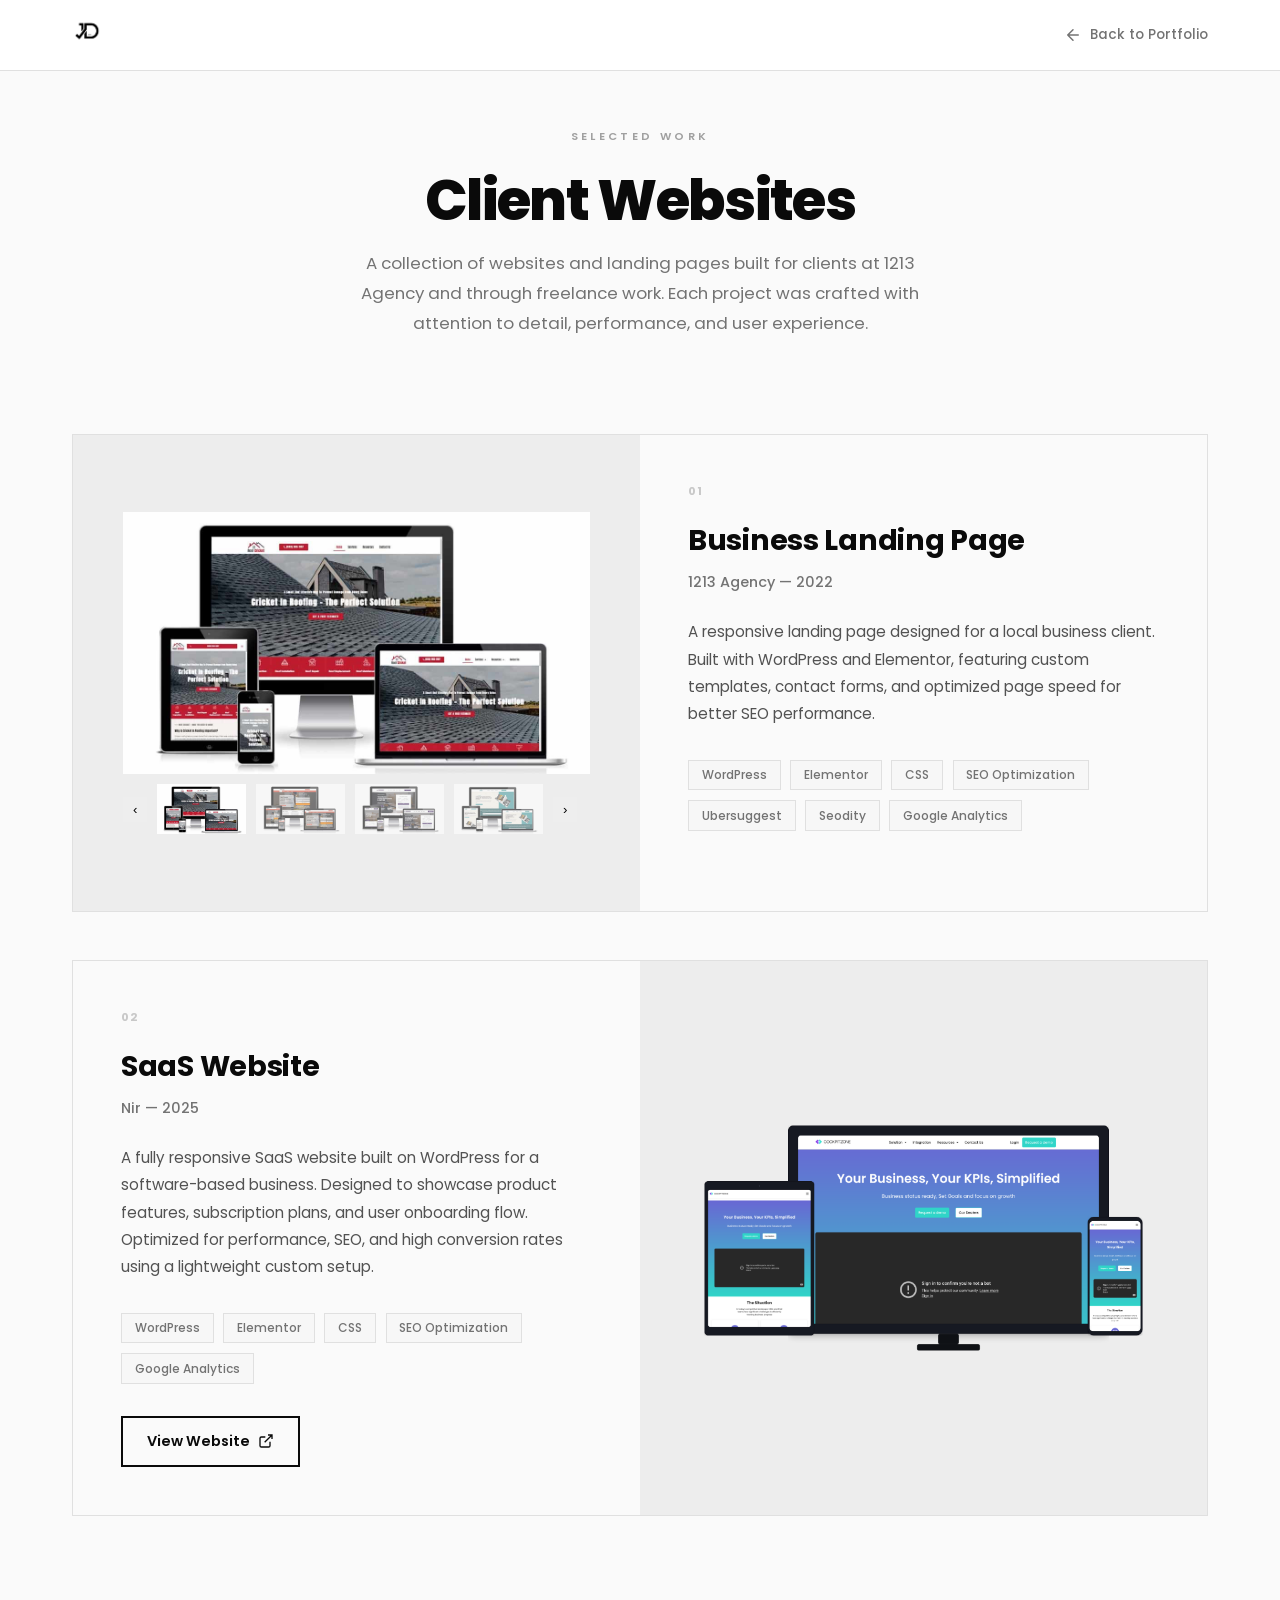
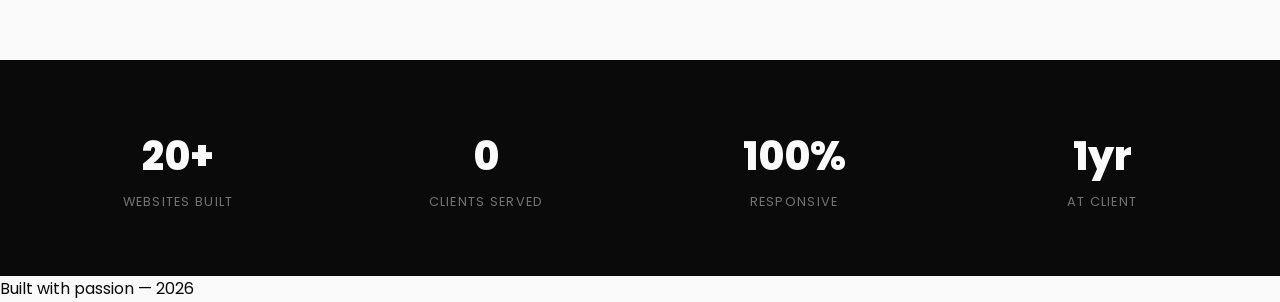
==== client-websites.html @ 2bf2dcb6 "5620261133AM" ====
<!DOCTYPE html>
<html lang="en">
<head>
    <meta charset="UTF-8">
    <meta name="viewport" content="width=device-width, initial-scale=1.0">
    <title>Client Websites — Portfolio</title>
    <link href="https://fonts.googleapis.com/css2?family=Poppins:wght@300;400;500;600;700;800;900&display=swap" rel="stylesheet">

    <link rel="stylesheet" href="assets/css/cw.css">
    <link rel="stylesheet" href="assets/css/carousel.css">
    <link rel="icon" type="image/png" href="assets/images/favicon.png">
</head>
<body>
    <nav class="top-nav">
        <div class="nav-container">
            <div class="nav-logo">
                <a href="./">
                    <img src="assets/images/logo.png" alt="JD Logo">
                </a>
            </div>
            <a href="./#projects" class="nav-back">
                <svg viewBox="0 0 24 24"><path d="M19 12H5M12 19l-7-7 7-7"/></svg>
                Back to Portfolio
            </a>
        </div>
    </nav>

    <header class="page-header">
        <div class="page-label">Selected Work</div>
        <h1 class="page-title">Client Websites</h1>
        <p class="page-desc">
            A collection of websites and landing pages built for clients at 1213 Agency 
            and through freelance work. Each project was crafted with attention to detail, 
            performance, and user experience.
        </p>
    </header>

    <section class="projects-showcase">
        <!-- Project 1 -->
        <div class="project-showcase-item">
            <div class="project-image">
                <div class="project-image-placeholder">
                    <!-- <svg viewBox="0 0 24 24"><rect x="3" y="3" width="18" height="18" rx="2"/><path d="M3 9h18M9 21V9"/></svg>
                    <span>Website Preview</span> -->
                    <!-- CAROUSEL START -->
                    <div class="project-carousel">
                        <div class="image-display">
                            <div class="screen"></div>
                        </div>

                        <div class="thumbnail-carousel">
                            <button class="carousel__btn prev">‹</button>

                            <ul class="carousel__slider">
                                <li class="carousel__slide">
                                    <img src="assets/images/web1.jpg">
                                </li>
                                <li class="carousel__slide">
                                    <img src="assets/images/web2.jpg">
                                </li>
                                <li class="carousel__slide">
                                    <img src="assets/images/web3.jpg">
                                </li>
                                <li class="carousel__slide">
                                    <img src="assets/images/web4.jpg">
                                </li>
                            </ul>

                            <button class="carousel__btn next">›</button>
                        </div>
                    </div>
                    <!-- CAROUSEL END -->
                </div>
            </div>
            <div class="project-info">
                <div class="project-info-num">01</div>
                <h2 class="project-info-title">Business Landing Page</h2>
                <div class="project-info-client">1213 Agency — 2022</div>
                <p class="project-info-desc">
                    A responsive landing page designed for a local business client. 
                    Built with WordPress and Elementor, featuring custom templates, 
                    contact forms, and optimized page speed for better SEO performance.
                </p>
                <div class="project-info-tech">
                    <span class="tech-tag">WordPress</span>
                    <span class="tech-tag">Elementor</span>
                    <span class="tech-tag">CSS</span>
                    <span class="tech-tag">SEO Optimization</span>
                    <span class="tech-tag">Ubersuggest</span>
                    <span class="tech-tag">Seodity</span>
                    <span class="tech-tag">Google Analytics</span>
                </div>
                <!-- <a href="#" class="project-info-link">
                    View Live
                    <svg viewBox="0 0 24 24"><path d="M18 13v6a2 2 0 0 1-2 2H5a2 2 0 0 1-2-2V8a2 2 0 0 1 2-2h6M15 3h6v6M10 14L21 3"/></svg>
                </a> -->
            </div>
        </div>

        <!-- Project 2 -->
        <!-- <div class="project-showcase-item">
            <div class="project-image">
                <div class="project-image-placeholder">
                    <svg viewBox="0 0 24 24"><rect x="3" y="3" width="18" height="18" rx="2"/><path d="M3 9h18M9 21V9"/></svg>
                    <span>Website Preview</span>
                </div>
            </div>
            <div class="project-info">
                <div class="project-info-num">02</div>
                <h2 class="project-info-title">E-Commerce Store</h2>
                <div class="project-info-client">Freelance — 2022</div>
                <p class="project-info-desc">
                    A WooCommerce-powered online store with custom product pages, 
                    shopping cart integration, and payment gateway setup. 
                    Fully responsive design with mobile-first approach.
                </p>
                <div class="project-info-tech">
                    <span class="tech-tag">WordPress</span>
                    <span class="tech-tag">WooCommerce</span>
                    <span class="tech-tag">PHP</span>
                    <span class="tech-tag">Responsive</span>
                </div>
                <a href="#" class="project-info-link">
                    View Live
                    <svg viewBox="0 0 24 24"><path d="M18 13v6a2 2 0 0 1-2 2H5a2 2 0 0 1-2-2V8a2 2 0 0 1 2-2h6M15 3h6v6M10 14L21 3"/></svg>
                </a>
            </div>
        </div> -->

        <!-- Project 3 -->
        <!-- <div class="project-showcase-item">
            <div class="project-image">
                <div class="project-image-placeholder">
                    <svg viewBox="0 0 24 24"><rect x="3" y="3" width="18" height="18" rx="2"/><path d="M3 9h18M9 21V9"/></svg>
                    <span>Website Preview</span>
                </div>
            </div>
            <div class="project-info">
                <div class="project-info-num">03</div>
                <h2 class="project-info-title">Portfolio Website</h2>
                <div class="project-info-client">1213 Agency — 2022</div>
                <p class="project-info-desc">
                    A creative portfolio website for a design agency client. 
                    Features custom animations, gallery showcase, and blog integration. 
                    Built with performance optimization and clean code structure.
                </p>
                <div class="project-info-tech">
                    <span class="tech-tag">WordPress</span>
                    <span class="tech-tag">Elementor</span>
                    <span class="tech-tag">JavaScript</span>
                    <span class="tech-tag">Gallery</span>
                </div>
                <a href="#" class="project-info-link">
                    View Live
                    <svg viewBox="0 0 24 24"><path d="M18 13v6a2 2 0 0 1-2 2H5a2 2 0 0 1-2-2V8a2 2 0 0 1 2-2h6M15 3h6v6M10 14L21 3"/></svg>
                </a>
            </div>
        </div> -->
        <!-- Project 4 -->
        <div class="project-showcase-item">
            <div class="project-image">
                <div class="project-image-placeholder">
                    <img src="assets/images/cockpitzone saas.png" alt="cockpitzone" style="width: 80%; height: auto;">
                </div>
            </div>

            <div class="project-info">
                <div class="project-info-num">02</div>

                <h2 class="project-info-title">SaaS Website</h2>

                <div class="project-info-client">Nir — 2025</div>

                <p class="project-info-desc">
                    A fully responsive SaaS website built on WordPress for a software-based business.
                    Designed to showcase product features, subscription plans, and user onboarding flow.
                    Optimized for performance, SEO, and high conversion rates using a lightweight custom setup.
                </p>

                <div class="project-info-tech">
                    <span class="tech-tag">WordPress</span>
                    <span class="tech-tag">Elementor</span>
                    <span class="tech-tag">CSS</span>
                    <span class="tech-tag">SEO Optimization</span> 
                    <span class="tech-tag">Google Analytics</span>
                </div>

                <a href="https://cockpitzone.com/" class="project-info-link" target="_blank" rel="noopener noreferrer">
                    View Website
                    <svg viewBox="0 0 24 24">
                        <path d="M18 13v6a2 2 0 0 1-2 2H5a2 2 0 0 1-2-2V8a2 2 0 0 1 2-2h6M15 3h6v6M10 14L21 3"/>
                    </svg>
                </a>
            </div>
        </div>
    </section>

    <section class="stats-bar">
        <div class="stats-container">
            <div class="stat-item">
                <div class="stat-item-num">20+</div>
                <div class="stat-item-label">Websites Built</div>
            </div>
            <div class="stat-item">
                <div class="stat-item-num">0</div>
                <div class="stat-item-label">Clients Served</div>
            </div>
            <div class="stat-item">
                <div class="stat-item-num">100%</div>
                <div class="stat-item-label">Responsive</div>
            </div>
            <div class="stat-item">
                <div class="stat-item-num">1yr</div>
                <div class="stat-item-label">At Client</div>
            </div>
        </div>
    </section>

    <footer>
        <p>Built with passion — 2026</p>
    </footer>

    <script src="assets/js/carousel.js"></script>
  
</body>
</html>
---- assets/css/cw.css ----
* {
    margin: 0;
    padding: 0;
    box-sizing: border-box;
}

:root {
    --black: #0a0a0a;
    --white: #fafafa;
    --gray-50: #f7f7f7;
    --gray-100: #ededed;
    --gray-200: #e0e0e0;
    --gray-300: #c8c8c8;
    --gray-400: #a0a0a0;
    --gray-500: #737373;
    --gray-600: #525252;
    --gray-700: #383838;
    --gray-800: #1f1f1f;
    --gray-900: #111111;
}

html {
    scroll-behavior: smooth;
}

body {
    font-family: 'Poppins', sans-serif;
    background-color: var(--white);
    color: var(--black);
    line-height: 1.6;
    overflow-x: hidden;
}

::selection {
    background: var(--black);
    color: var(--white);
}

::-webkit-scrollbar {
    width: 6px;
}
::-webkit-scrollbar-track {
    background: var(--gray-100);
}
::-webkit-scrollbar-thumb {
    background: var(--black);
}

/* Navigation */
.top-nav {
    position: fixed;
    top: 0;
    left: 0;
    right: 0;
    background: rgba(255, 255, 255, 0.95);
    backdrop-filter: blur(10px);
    border-bottom: 1px solid var(--gray-200);
    z-index: 1000;
    padding: 1rem 0;
}

.nav-container {
    max-width: 1200px;
    margin: 0 auto;
    padding: 0 2rem;
    display: flex;
    justify-content: space-between;
    align-items: center;
}

.nav-logo {
    display: flex;
    justify-content: center;
    align-items: center;
}

.nav-logo img {
    width: 30px;
    height: auto; 
}

.nav-back {
    display: flex;
    align-items: center;
    gap: 0.5rem;
    text-decoration: none;
    color: var(--gray-500);
    font-size: 0.85rem;
    font-weight: 500;
    transition: color 0.3s ease;
}

.nav-back:hover {
    color: var(--black);
}

.nav-back svg {
    width: 18px;
    height: 18px;
    stroke: currentColor;
    fill: none;
    stroke-width: 2;
    stroke-linecap: round;
    stroke-linejoin: round;
}

/* Header */
.page-header {
    padding: 8rem 2rem 4rem;
    max-width: 1200px;
    margin: 0 auto;
    text-align: center;
}

.page-label {
    font-size: 0.7rem;
    font-weight: 600;
    letter-spacing: 0.3em;
    text-transform: uppercase;
    color: var(--gray-400);
    margin-bottom: 1.5rem;
}

.page-title {
    font-size: clamp(2rem, 5vw, 3.5rem);
    font-weight: 800;
    line-height: 1.1;
    letter-spacing: -0.03em;
    margin-bottom: 1rem;
}

.page-desc {
    font-size: 1.05rem;
    color: var(--gray-500);
    max-width: 600px;
    margin: 0 auto;
    line-height: 1.8;
}

/* Projects Grid */
.projects-showcase {
    padding: 2rem 2rem 6rem;
    max-width: 1200px;
    margin: 0 auto;
}

.project-showcase-item {
    display: grid;
    grid-template-columns: 1fr 1fr;
    gap: 0;
    border: 1px solid var(--gray-200);
    margin-bottom: 3rem;
    transition: all 0.4s ease;
    background: var(--white);
}

.project-showcase-item:hover {
    border-color: var(--black);
    box-shadow: 0 20px 60px rgba(0, 0, 0, 0.08);
}

.project-showcase-item:nth-child(even) {
    direction: rtl;
}

.project-showcase-item:nth-child(even) > * {
    direction: ltr;
}

.project-image {
    background: var(--gray-100);
    min-height: 400px;
    display: flex;
    align-items: center;
    justify-content: center;
    position: relative;
    overflow: hidden;
}

.project-image-placeholder {
    width: 100%;
    height: 100%;
    display: flex;
    align-items: center;
    justify-content: center;
    flex-direction: column;
    gap: 1rem;
    color: var(--gray-400);
}

.project-image-placeholder svg {
    width: 48px;
    height: 48px;
    stroke: var(--gray-300);
    fill: none;
    stroke-width: 1.5;
}

.project-image-placeholder span {
    font-size: 0.8rem;
    letter-spacing: 0.1em;
    text-transform: uppercase;
}

.project-info {
    padding: 3rem;
    display: flex;
    flex-direction: column;
    justify-content: center;
}

.project-info-num {
    font-size: 0.7rem;
    font-weight: 700;
    color: var(--gray-300);
    letter-spacing: 0.1em;
    margin-bottom: 1rem;
}

.project-info-title {
    font-size: 1.8rem;
    font-weight: 700;
    margin-bottom: 0.5rem;
    letter-spacing: -0.01em;
}

.project-info-client {
    font-size: 0.9rem;
    color: var(--gray-500);
    margin-bottom: 1.5rem;
    font-weight: 500;
}

.project-info-desc {
    color: var(--gray-600);
    font-size: 0.95rem;
    line-height: 1.8;
    margin-bottom: 2rem;
}

.project-info-tech {
    display: flex;
    flex-wrap: wrap;
    gap: 0.6rem;
    margin-bottom: 2rem;
}

.tech-tag {
    font-size: 0.75rem;
    color: var(--gray-500);
    font-weight: 500;
    padding: 0.3rem 0.8rem;
    background: var(--gray-50);
    border: 1px solid var(--gray-200);
}

.project-info-link {
    display: inline-flex;
    align-items: center;
    gap: 0.5rem;
    text-decoration: none;
    color: var(--black);
    font-weight: 600;
    font-size: 0.9rem;
    padding: 0.75rem 1.5rem;
    border: 2px solid var(--black);
    transition: all 0.3s ease;
    align-self: flex-start;
}

.project-info-link:hover {
    background: var(--black);
    color: var(--white);
}

.project-info-link svg {
    width: 16px;
    height: 16px;
    stroke: currentColor;
    fill: none;
    stroke-width: 2;
}

/* Stats Bar */
.stats-bar {
    background: var(--black);
    color: var(--white);
    padding: 4rem 2rem;
}

.stats-container {
    max-width: 1200px;
    margin: 0 auto;
    display: grid;
    grid-template-columns: repeat(4, 1fr);
    gap: 2rem;
    text-align: center;
}

.stat-item-num {
    font-size: 2.5rem;
    font-weight: 800;
    margin-bottom: 0.25rem;
}

.stat-item-label {
    font-size: 0.8rem;
    color: var(--gray-500);
    letter-spacing: 0.1em;
    text-transform: uppercase;
}

/* Footer */
.page-footer {
    text-align: center;
    padding: 2rem;
    color: var(--gray-400);
    font-size: 0.8rem;
    letter-spacing: 0.05em;
    border-top: 1px solid var(--gray-100);
}

/* Responsive */
@media (max-width: 1024px) {
    .project-showcase-item {
        grid-template-columns: 1fr;
    }

    .project-showcase-item:nth-child(even) {
        direction: ltr;
    }

    .project-image {
        min-height: 300px;
    }

    .project-info {
        padding: 2rem;
    }

    .stats-container {
        grid-template-columns: repeat(2, 1fr);
        gap: 2rem 1rem;
    }
}

@media (max-width: 768px) {
    .page-header {
        padding: 6rem 1.5rem 3rem;
    }

    .page-title {
        font-size: 1.8rem;
    }

    .projects-showcase {
        padding: 1rem 1.5rem 4rem;
    }

    .project-info {
        padding: 1.5rem;
    }

    .project-info-title {
        font-size: 1.4rem;
    }

    .project-image {
        min-height: 240px;
    }

    .stats-container {
        grid-template-columns: repeat(2, 1fr);
        padding: 3rem 1.5rem;
    }

    .stat-item-num {
        font-size: 2rem;
    }
}

@media (max-width: 480px) {
    .stats-container {
        grid-template-columns: 1fr;
        gap: 1.5rem;
    }
}
---- assets/css/carousel.css ----
/* ONLY affects this component */
.project-image-placeholder {
    width: 100%;
}

/* carousel container */
.project-image-placeholder .project-carousel {
    padding: 50px;
    width: 100%;
    display: flex;
    flex-direction: column;
    gap: 10px;
}

/* main image */
.project-image-placeholder .image-display {
    width: 100%;
    aspect-ratio: 16/9; 
    overflow: hidden;
    background: #ddd;
}

.project-image-placeholder .screen img {
    width: 100%;
    height: 100%;
    object-fit: cover;
}

/* thumbnails row */
.project-image-placeholder .thumbnail-carousel {
    display: flex;
    align-items: center;
    gap: 10px;
}

/* slider */
.project-image-placeholder .carousel__slider {
    display: flex;
    overflow-x: auto;
    gap: 10px;
    scroll-behavior: smooth;
}

/* thumbnail */
.project-image-placeholder .carousel__slide {
    min-width: 80px;
    height: 50px;
    cursor: pointer; 
    overflow: hidden;
    opacity: 0.6;
    transition: 0.3s;
}

.project-image-placeholder .carousel__slide.active {
    opacity: 1; 
}

/* image */
.project-image-placeholder .carousel__slide img {
    width: 100%;
    height: 100%;
    object-fit: cover;
}

/* buttons */
.project-image-placeholder .carousel__btn {
    border: none;
    background: #eee;
    padding: 5px 10px;
    cursor: pointer;
}
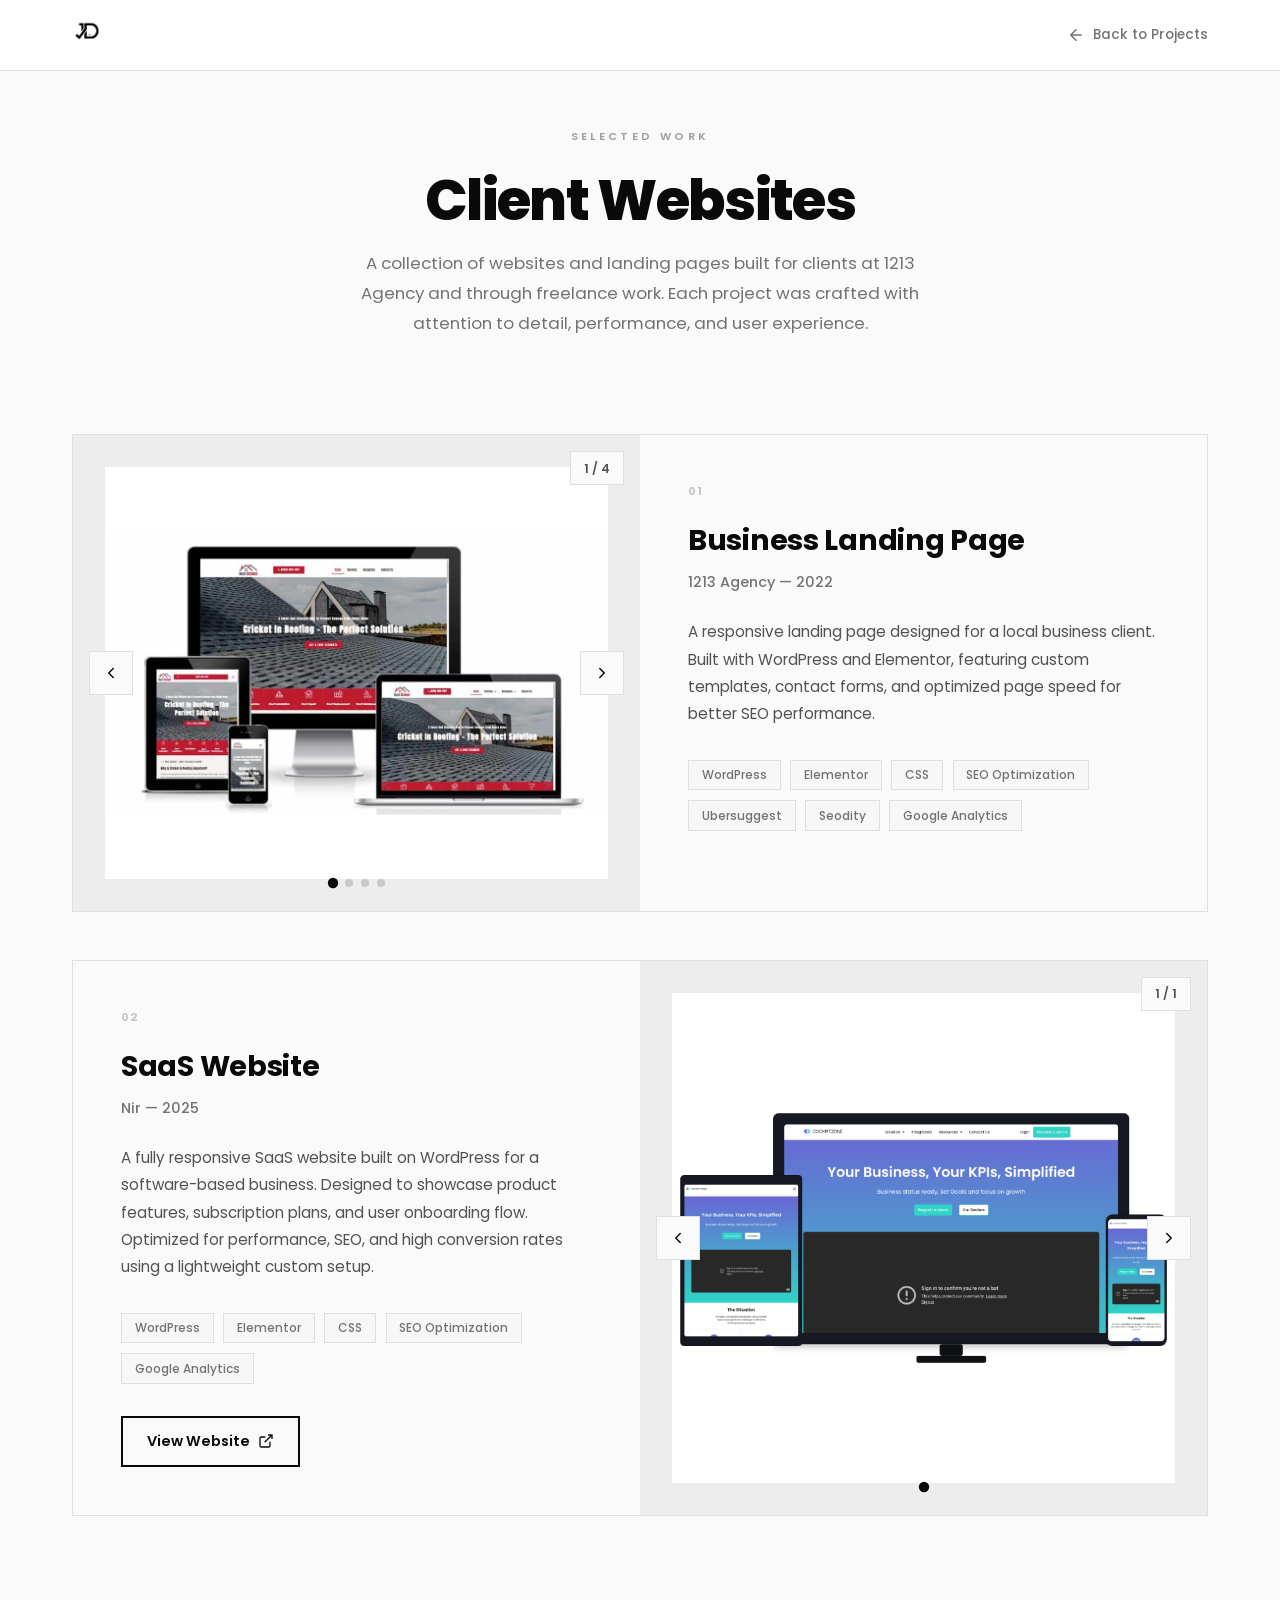
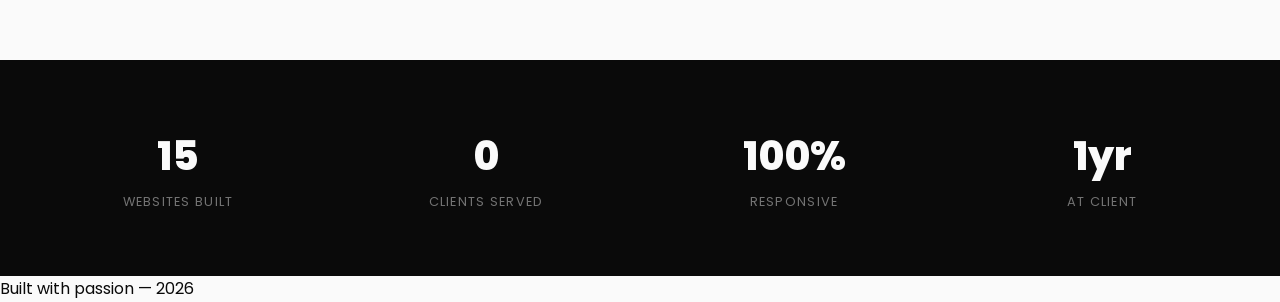
==== commit ae8b5a98: "update526PM" ====
--- a/client-websites.html
+++ b/client-websites.html
@@ -20,7 +20,7 @@
             </div>
             <a href="./#projects" class="nav-back">
                 <svg viewBox="0 0 24 24"><path d="M19 12H5M12 19l-7-7 7-7"/></svg>
-                Back to Portfolio
+                Back to Projects
             </a>
         </div>
     </nav>
@@ -38,39 +38,39 @@
     <section class="projects-showcase">
         <!-- Project 1 -->
         <div class="project-showcase-item">
-            <div class="project-image">
-                <div class="project-image-placeholder">
-                    <!-- <svg viewBox="0 0 24 24"><rect x="3" y="3" width="18" height="18" rx="2"/><path d="M3 9h18M9 21V9"/></svg>
-                    <span>Website Preview</span> -->
-                    <!-- CAROUSEL START -->
-                    <div class="project-carousel">
-                        <div class="image-display">
-                            <div class="screen"></div>
-                        </div>
-
-                        <div class="thumbnail-carousel">
-                            <button class="carousel__btn prev">‹</button>
-
-                            <ul class="carousel__slider">
-                                <li class="carousel__slide">
-                                    <img src="assets/images/web1.jpg">
-                                </li>
-                                <li class="carousel__slide">
-                                    <img src="assets/images/web2.jpg">
-                                </li>
-                                <li class="carousel__slide">
-                                    <img src="assets/images/web3.jpg">
-                                </li>
-                                <li class="carousel__slide">
-                                    <img src="assets/images/web4.jpg">
-                                </li>
-                            </ul>
-
-                            <button class="carousel__btn next">›</button>
+            <div class="carousel" data-carousel="1">
+                <div class="carousel-track">
+                    <div class="carousel-slide">
+                        <div class="carousel-placeholder">
+                            <!-- <svg viewBox="0 0 24 24"><rect x="3" y="3" width="18" height="18" rx="2"/><path d="M3 9h18M9 21V9"/></svg>
+                            <span>Homepage Preview</span> -->
+                            <img src="assets/images/web1.jpg" alt="">
                         </div>
                     </div>
-                    <!-- CAROUSEL END -->
-                </div>
+                    <div class="carousel-slide">
+                        <div class="carousel-placeholder">
+                            <img src="assets/images/web2.jpg" alt="">
+                        </div>
+                    </div>
+                    <div class="carousel-slide">
+                        <div class="carousel-placeholder">
+                            <img src="assets/images/web3.jpg" alt="">
+                        </div>
+                    </div>
+                    <div class="carousel-slide">
+                        <div class="carousel-placeholder">
+                            <img src="assets/images/web4.jpg" alt="">
+                        </div>
+                    </div> 
+                </div>
+                <button class="carousel-btn prev" aria-label="Previous slide">
+                    <svg viewBox="0 0 24 24"><path d="M15 18l-6-6 6-6"/></svg>
+                </button>
+                <button class="carousel-btn next" aria-label="Next slide">
+                    <svg viewBox="0 0 24 24"><path d="M9 18l6-6-6-6"/></svg>
+                </button>
+                <div class="carousel-dots"></div>
+                <div class="carousel-counter"><span class="current">1</span> / <span class="total">3</span></div>
             </div>
             <div class="project-info">
                 <div class="project-info-num">01</div>
@@ -158,10 +158,24 @@
         </div> -->
         <!-- Project 4 -->
         <div class="project-showcase-item">
-            <div class="project-image">
-                <div class="project-image-placeholder">
-                    <img src="assets/images/cockpitzone saas.png" alt="cockpitzone" style="width: 80%; height: auto;">
-                </div>
+            <div class="carousel" data-carousel="1">
+                <div class="carousel-track">
+                    <div class="carousel-slide">
+                        <div class="carousel-placeholder">
+                            <!-- <svg viewBox="0 0 24 24"><rect x="3" y="3" width="18" height="18" rx="2"/><path d="M3 9h18M9 21V9"/></svg>
+                            <span>Homepage Preview</span> -->
+                            <img src="assets/images/cockpitzone saas.png" alt="">
+                        </div>
+                    </div> 
+                </div>
+                <button class="carousel-btn prev" aria-label="Previous slide">
+                    <svg viewBox="0 0 24 24"><path d="M15 18l-6-6 6-6"/></svg>
+                </button>
+                <button class="carousel-btn next" aria-label="Next slide">
+                    <svg viewBox="0 0 24 24"><path d="M9 18l6-6-6-6"/></svg>
+                </button>
+                <div class="carousel-dots"></div>
+                <div class="carousel-counter"><span class="current">1</span> / <span class="total">3</span></div>
             </div>
 
             <div class="project-info">
@@ -198,7 +212,7 @@
     <section class="stats-bar">
         <div class="stats-container">
             <div class="stat-item">
-                <div class="stat-item-num">20+</div>
+                <div class="stat-item-num">15</div>
                 <div class="stat-item-label">Websites Built</div>
             </div>
             <div class="stat-item">
--- a/assets/css/cw.css
+++ b/assets/css/cw.css
@@ -1,387 +1,541 @@
 * {
-    margin: 0;
-    padding: 0;
-    box-sizing: border-box;
-}
-
-:root {
-    --black: #0a0a0a;
-    --white: #fafafa;
-    --gray-50: #f7f7f7;
-    --gray-100: #ededed;
-    --gray-200: #e0e0e0;
-    --gray-300: #c8c8c8;
-    --gray-400: #a0a0a0;
-    --gray-500: #737373;
-    --gray-600: #525252;
-    --gray-700: #383838;
-    --gray-800: #1f1f1f;
-    --gray-900: #111111;
-}
-
-html {
-    scroll-behavior: smooth;
-}
-
-body {
-    font-family: 'Poppins', sans-serif;
-    background-color: var(--white);
-    color: var(--black);
-    line-height: 1.6;
-    overflow-x: hidden;
-}
-
-::selection {
-    background: var(--black);
-    color: var(--white);
-}
-
-::-webkit-scrollbar {
-    width: 6px;
-}
-::-webkit-scrollbar-track {
-    background: var(--gray-100);
-}
-::-webkit-scrollbar-thumb {
-    background: var(--black);
-}
-
-/* Navigation */
-.top-nav {
-    position: fixed;
-    top: 0;
-    left: 0;
-    right: 0;
-    background: rgba(255, 255, 255, 0.95);
-    backdrop-filter: blur(10px);
-    border-bottom: 1px solid var(--gray-200);
-    z-index: 1000;
-    padding: 1rem 0;
-}
-
-.nav-container {
-    max-width: 1200px;
-    margin: 0 auto;
-    padding: 0 2rem;
-    display: flex;
-    justify-content: space-between;
-    align-items: center;
-}
-
-.nav-logo {
-    display: flex;
-    justify-content: center;
-    align-items: center;
-}
-
-.nav-logo img {
-    width: 30px;
-    height: auto; 
-}
-
-.nav-back {
-    display: flex;
-    align-items: center;
-    gap: 0.5rem;
-    text-decoration: none;
-    color: var(--gray-500);
-    font-size: 0.85rem;
-    font-weight: 500;
-    transition: color 0.3s ease;
-}
-
-.nav-back:hover {
-    color: var(--black);
-}
-
-.nav-back svg {
-    width: 18px;
-    height: 18px;
-    stroke: currentColor;
-    fill: none;
-    stroke-width: 2;
-    stroke-linecap: round;
-    stroke-linejoin: round;
-}
-
-/* Header */
-.page-header {
-    padding: 8rem 2rem 4rem;
-    max-width: 1200px;
-    margin: 0 auto;
-    text-align: center;
-}
-
-.page-label {
-    font-size: 0.7rem;
-    font-weight: 600;
-    letter-spacing: 0.3em;
-    text-transform: uppercase;
-    color: var(--gray-400);
-    margin-bottom: 1.5rem;
-}
-
-.page-title {
-    font-size: clamp(2rem, 5vw, 3.5rem);
-    font-weight: 800;
-    line-height: 1.1;
-    letter-spacing: -0.03em;
-    margin-bottom: 1rem;
-}
-
-.page-desc {
-    font-size: 1.05rem;
-    color: var(--gray-500);
-    max-width: 600px;
-    margin: 0 auto;
-    line-height: 1.8;
-}
-
-/* Projects Grid */
-.projects-showcase {
-    padding: 2rem 2rem 6rem;
-    max-width: 1200px;
-    margin: 0 auto;
-}
-
-.project-showcase-item {
-    display: grid;
-    grid-template-columns: 1fr 1fr;
-    gap: 0;
-    border: 1px solid var(--gray-200);
-    margin-bottom: 3rem;
-    transition: all 0.4s ease;
-    background: var(--white);
-}
-
-.project-showcase-item:hover {
-    border-color: var(--black);
-    box-shadow: 0 20px 60px rgba(0, 0, 0, 0.08);
-}
-
-.project-showcase-item:nth-child(even) {
-    direction: rtl;
-}
-
-.project-showcase-item:nth-child(even) > * {
-    direction: ltr;
-}
-
-.project-image {
-    background: var(--gray-100);
-    min-height: 400px;
-    display: flex;
-    align-items: center;
-    justify-content: center;
-    position: relative;
-    overflow: hidden;
-}
-
-.project-image-placeholder {
-    width: 100%;
-    height: 100%;
-    display: flex;
-    align-items: center;
-    justify-content: center;
-    flex-direction: column;
-    gap: 1rem;
-    color: var(--gray-400);
-}
-
-.project-image-placeholder svg {
-    width: 48px;
-    height: 48px;
-    stroke: var(--gray-300);
-    fill: none;
-    stroke-width: 1.5;
-}
-
-.project-image-placeholder span {
-    font-size: 0.8rem;
-    letter-spacing: 0.1em;
-    text-transform: uppercase;
-}
-
-.project-info {
-    padding: 3rem;
-    display: flex;
-    flex-direction: column;
-    justify-content: center;
-}
-
-.project-info-num {
-    font-size: 0.7rem;
-    font-weight: 700;
-    color: var(--gray-300);
-    letter-spacing: 0.1em;
-    margin-bottom: 1rem;
-}
-
-.project-info-title {
-    font-size: 1.8rem;
-    font-weight: 700;
-    margin-bottom: 0.5rem;
-    letter-spacing: -0.01em;
-}
-
-.project-info-client {
-    font-size: 0.9rem;
-    color: var(--gray-500);
-    margin-bottom: 1.5rem;
-    font-weight: 500;
-}
-
-.project-info-desc {
-    color: var(--gray-600);
-    font-size: 0.95rem;
-    line-height: 1.8;
-    margin-bottom: 2rem;
-}
-
-.project-info-tech {
-    display: flex;
-    flex-wrap: wrap;
-    gap: 0.6rem;
-    margin-bottom: 2rem;
-}
-
-.tech-tag {
-    font-size: 0.75rem;
-    color: var(--gray-500);
-    font-weight: 500;
-    padding: 0.3rem 0.8rem;
-    background: var(--gray-50);
-    border: 1px solid var(--gray-200);
-}
-
-.project-info-link {
-    display: inline-flex;
-    align-items: center;
-    gap: 0.5rem;
-    text-decoration: none;
-    color: var(--black);
-    font-weight: 600;
-    font-size: 0.9rem;
-    padding: 0.75rem 1.5rem;
-    border: 2px solid var(--black);
-    transition: all 0.3s ease;
-    align-self: flex-start;
-}
-
-.project-info-link:hover {
-    background: var(--black);
-    color: var(--white);
-}
-
-.project-info-link svg {
-    width: 16px;
-    height: 16px;
-    stroke: currentColor;
-    fill: none;
-    stroke-width: 2;
-}
-
-/* Stats Bar */
-.stats-bar {
-    background: var(--black);
-    color: var(--white);
-    padding: 4rem 2rem;
-}
-
-.stats-container {
-    max-width: 1200px;
-    margin: 0 auto;
-    display: grid;
-    grid-template-columns: repeat(4, 1fr);
-    gap: 2rem;
-    text-align: center;
-}
-
-.stat-item-num {
-    font-size: 2.5rem;
-    font-weight: 800;
-    margin-bottom: 0.25rem;
-}
-
-.stat-item-label {
-    font-size: 0.8rem;
-    color: var(--gray-500);
-    letter-spacing: 0.1em;
-    text-transform: uppercase;
-}
-
-/* Footer */
-.page-footer {
-    text-align: center;
-    padding: 2rem;
-    color: var(--gray-400);
-    font-size: 0.8rem;
-    letter-spacing: 0.05em;
-    border-top: 1px solid var(--gray-100);
-}
-
-/* Responsive */
-@media (max-width: 1024px) {
-    .project-showcase-item {
-        grid-template-columns: 1fr;
-    }
-
-    .project-showcase-item:nth-child(even) {
-        direction: ltr;
-    }
-
-    .project-image {
-        min-height: 300px;
-    }
-
-    .project-info {
-        padding: 2rem;
-    }
-
-    .stats-container {
-        grid-template-columns: repeat(2, 1fr);
-        gap: 2rem 1rem;
-    }
-}
-
-@media (max-width: 768px) {
-    .page-header {
-        padding: 6rem 1.5rem 3rem;
-    }
-
-    .page-title {
-        font-size: 1.8rem;
-    }
-
-    .projects-showcase {
-        padding: 1rem 1.5rem 4rem;
-    }
-
-    .project-info {
-        padding: 1.5rem;
-    }
-
-    .project-info-title {
-        font-size: 1.4rem;
-    }
-
-    .project-image {
-        min-height: 240px;
-    }
-
-    .stats-container {
-        grid-template-columns: repeat(2, 1fr);
-        padding: 3rem 1.5rem;
-    }
-
-    .stat-item-num {
-        font-size: 2rem;
-    }
-}
-
-@media (max-width: 480px) {
-    .stats-container {
-        grid-template-columns: 1fr;
-        gap: 1.5rem;
-    }
-}+            margin: 0;
+            padding: 0;
+            box-sizing: border-box;
+        }
+
+        :root {
+            --black: #0a0a0a;
+            --white: #fafafa;
+            --gray-50: #f7f7f7;
+            --gray-100: #ededed;
+            --gray-200: #e0e0e0;
+            --gray-300: #c8c8c8;
+            --gray-400: #a0a0a0;
+            --gray-500: #737373;
+            --gray-600: #525252;
+            --gray-700: #383838;
+            --gray-800: #1f1f1f;
+            --gray-900: #111111;
+        }
+
+        html {
+            scroll-behavior: smooth;
+        }
+
+        body {
+            font-family: 'Poppins', sans-serif;
+            background-color: var(--white);
+            color: var(--black);
+            line-height: 1.6;
+            overflow-x: hidden;
+        }
+
+        ::selection {
+            background: var(--black);
+            color: var(--white);
+        }
+
+        ::-webkit-scrollbar {
+            width: 6px;
+        }
+        ::-webkit-scrollbar-track {
+            background: var(--gray-100);
+        }
+        ::-webkit-scrollbar-thumb {
+            background: var(--black);
+        }
+
+        /* Navigation */
+        .top-nav {
+            position: fixed;
+            top: 0;
+            left: 0;
+            right: 0;
+            background: rgba(255, 255, 255, 0.95);
+            backdrop-filter: blur(10px);
+            border-bottom: 1px solid var(--gray-200);
+            z-index: 1000;
+            padding: 1rem 0;
+        }
+
+        .nav-container {
+            max-width: 1200px;
+            margin: 0 auto;
+            padding: 0 2rem;
+            display: flex;
+            justify-content: space-between;
+            align-items: center;
+        }
+
+        .nav-logo {
+            display: flex;
+            justify-content: center;
+            align-items: center;
+        }
+
+        .nav-logo img {
+            width: 30px;
+            height: auto; 
+        }
+
+        .nav-back {
+            display: flex;
+            align-items: center;
+            gap: 0.5rem;
+            text-decoration: none;
+            color: var(--gray-500);
+            font-size: 0.85rem;
+            font-weight: 500;
+            transition: color 0.3s ease;
+        }
+
+        .nav-back:hover {
+            color: var(--black);
+        }
+
+        .nav-back svg {
+            width: 18px;
+            height: 18px;
+            stroke: currentColor;
+            fill: none;
+            stroke-width: 2;
+            stroke-linecap: round;
+            stroke-linejoin: round;
+        }
+
+        /* Header */
+        .page-header {
+            padding: 8rem 2rem 4rem;
+            max-width: 1200px;
+            margin: 0 auto;
+            text-align: center;
+        }
+
+        .page-label {
+            font-size: 0.7rem;
+            font-weight: 600;
+            letter-spacing: 0.3em;
+            text-transform: uppercase;
+            color: var(--gray-400);
+            margin-bottom: 1.5rem;
+        }
+
+        .page-title {
+            font-size: clamp(2rem, 5vw, 3.5rem);
+            font-weight: 800;
+            line-height: 1.1;
+            letter-spacing: -0.03em;
+            margin-bottom: 1rem;
+        }
+
+        .page-desc {
+            font-size: 1.05rem;
+            color: var(--gray-500);
+            max-width: 600px;
+            margin: 0 auto;
+            line-height: 1.8;
+        }
+
+        /* Projects Grid */
+        .projects-showcase {
+            padding: 2rem 2rem 6rem;
+            max-width: 1200px;
+            margin: 0 auto;
+        }
+
+        .project-showcase-item {
+            display: grid;
+            grid-template-columns: 1fr 1fr;
+            gap: 0;
+            border: 1px solid var(--gray-200);
+            margin-bottom: 3rem;
+            transition: all 0.4s ease;
+            background: var(--white);
+        }
+
+        .project-showcase-item:hover {
+            border-color: var(--black);
+            box-shadow: 0 20px 60px rgba(0, 0, 0, 0.08);
+        }
+
+        .project-showcase-item:nth-child(even) {
+            direction: rtl;
+        }
+
+        .project-showcase-item:nth-child(even) > * {
+            direction: ltr;
+        }
+
+        /* Carousel */
+        .carousel {
+            position: relative;
+            width: 100%;
+            height: 100%;
+            min-height: 400px;
+            overflow: hidden;
+            background: var(--gray-100);
+        }
+
+        .carousel-track {
+            display: flex;
+            transition: transform 0.5s cubic-bezier(0.4, 0, 0.2, 1);
+            height: 100%;
+        }
+
+        .carousel-slide {
+            min-width: 100%;
+            height: 100%;
+            display: flex;
+            align-items: center;
+            justify-content: center;
+            padding: 2rem;
+        }
+
+        .carousel-slide img {
+            max-width: 100%;
+            max-height: 100%;
+            object-fit: contain;
+            /* border: 1px solid var(--gray-200);
+            box-shadow: 0 4px 20px rgba(0,0,0,0.08); */
+        }
+
+        .carousel-placeholder {
+            width: 100%;
+            height: 100%;
+            display: flex;
+            align-items: center;
+            justify-content: center;
+            flex-direction: column;
+            gap: 1rem;
+            color: var(--gray-400);
+            /* background: var(--gray-50); */
+            background: #fff;
+        }
+
+        .carousel-placeholder svg {
+            width: 48px;
+            height: 48px;
+            stroke: var(--gray-300);
+            fill: none;
+            stroke-width: 1.5;
+        }
+
+        .carousel-placeholder span {
+            font-size: 0.8rem;
+            letter-spacing: 0.1em;
+            text-transform: uppercase;
+        }
+
+        /* Carousel Controls */
+        .carousel-btn {
+            position: absolute;
+            top: 50%;
+            transform: translateY(-50%);
+            width: 44px;
+            height: 44px;
+            background: var(--white);
+            border: 1px solid var(--gray-200);
+            cursor: pointer;
+            display: flex;
+            align-items: center;
+            justify-content: center;
+            transition: all 0.3s ease;
+            z-index: 10;
+        }
+
+        .carousel-btn:hover {
+            background: var(--black);
+            border-color: var(--black);
+        }
+
+        .carousel-btn:hover svg {
+            stroke: var(--white);
+        }
+
+        .carousel-btn svg {
+            width: 18px;
+            height: 18px;
+            stroke: var(--black);
+            fill: none;
+            stroke-width: 2;
+            stroke-linecap: round;
+            stroke-linejoin: round;
+            transition: stroke 0.3s ease;
+        }
+
+        .carousel-btn.prev { left: 1rem; }
+        .carousel-btn.next { right: 1rem; }
+
+        .carousel-dots {
+            position: absolute;
+            bottom: 1.5rem;
+            left: 50%;
+            transform: translateX(-50%);
+            display: flex;
+            gap: 0.5rem;
+            z-index: 10;
+        }
+
+        .carousel-dot {
+            width: 8px;
+            height: 8px;
+            border-radius: 50%;
+            background: var(--gray-300);
+            border: none;
+            cursor: pointer;
+            transition: all 0.3s ease;
+            padding: 0;
+        }
+
+        .carousel-dot.active {
+            background: var(--black);
+            transform: scale(1.3);
+        }
+
+        .carousel-dot:hover {
+            background: var(--gray-500);
+        }
+
+        .carousel-counter {
+            position: absolute;
+            top: 1rem;
+            right: 1rem;
+            background: var(--white);
+            padding: 0.4rem 0.8rem;
+            font-size: 0.75rem;
+            font-weight: 600;
+            color: var(--gray-600);
+            border: 1px solid var(--gray-200);
+            z-index: 10;
+        }
+
+        /* Project Info */
+        .project-info {
+            padding: 3rem;
+            display: flex;
+            flex-direction: column;
+            justify-content: center;
+        }
+
+        .project-info-num {
+            font-size: 0.7rem;
+            font-weight: 700;
+            color: var(--gray-300);
+            letter-spacing: 0.1em;
+            margin-bottom: 1rem;
+        }
+
+        .project-info-title {
+            font-size: 1.8rem;
+            font-weight: 700;
+            margin-bottom: 0.5rem;
+            letter-spacing: -0.01em;
+        }
+
+        .project-info-client {
+            font-size: 0.9rem;
+            color: var(--gray-500);
+            margin-bottom: 1.5rem;
+            font-weight: 500;
+        }
+
+        .project-info-desc {
+            color: var(--gray-600);
+            font-size: 0.95rem;
+            line-height: 1.8;
+            margin-bottom: 2rem;
+        }
+
+        .project-info-tech {
+            display: flex;
+            flex-wrap: wrap;
+            gap: 0.6rem;
+            margin-bottom: 2rem;
+        }
+
+        .tech-tag {
+            font-size: 0.75rem;
+            color: var(--gray-500);
+            font-weight: 500;
+            padding: 0.3rem 0.8rem;
+            background: var(--gray-50);
+            border: 1px solid var(--gray-200);
+        }
+
+        .project-info-link {
+            display: inline-flex;
+            align-items: center;
+            gap: 0.5rem;
+            text-decoration: none;
+            color: var(--black);
+            font-weight: 600;
+            font-size: 0.9rem;
+            padding: 0.75rem 1.5rem;
+            border: 2px solid var(--black);
+            transition: all 0.3s ease;
+            align-self: flex-start;
+        }
+
+        .project-info-link:hover {
+            background: var(--black);
+            color: var(--white);
+        }
+
+        .project-info-link svg {
+            width: 16px;
+            height: 16px;
+            stroke: currentColor;
+            fill: none;
+            stroke-width: 2;
+        }
+
+        /* Stats Bar */
+        .stats-bar {
+            background: var(--black);
+            color: var(--white);
+            padding: 4rem 2rem;
+        }
+
+        .stats-container {
+            max-width: 1200px;
+            margin: 0 auto;
+            display: grid;
+            grid-template-columns: repeat(4, 1fr);
+            gap: 2rem;
+            text-align: center;
+        }
+
+        .stat-item-num {
+            font-size: 2.5rem;
+            font-weight: 800;
+            margin-bottom: 0.25rem;
+        }
+
+        .stat-item-label {
+            font-size: 0.8rem;
+            color: var(--gray-500);
+            letter-spacing: 0.1em;
+            text-transform: uppercase;
+        }
+
+        /* Footer */
+        .page-footer {
+            text-align: center;
+            padding: 2rem;
+            color: var(--gray-400);
+            font-size: 0.8rem;
+            letter-spacing: 0.05em;
+            border-top: 1px solid var(--gray-100);
+        }
+
+        /* Responsive */
+        @media (max-width: 1024px) {
+            .project-showcase-item {
+                grid-template-columns: 1fr;
+            }
+
+            .project-showcase-item:nth-child(even) {
+                direction: ltr;
+            }
+
+            .carousel {
+                min-height: 350px;
+            }
+
+            .carousel-slide {
+                padding: 1.5rem;
+            }
+
+            .project-info {
+                padding: 2rem;
+            }
+
+            .stats-container {
+                grid-template-columns: repeat(2, 1fr);
+                gap: 2rem 1rem;
+            }
+        }
+
+        @media (max-width: 768px) {
+            .page-header {
+                padding: 6rem 1.5rem 3rem;
+            }
+
+            .page-title {
+                font-size: 1.8rem;
+            }
+
+            .projects-showcase {
+                padding: 1rem 1.5rem 4rem;
+            }
+
+            .carousel {
+                min-height: 280px;
+            }
+
+            .carousel-slide {
+                padding: 1rem;
+            }
+
+            .carousel-btn {
+                width: 36px;
+                height: 36px;
+            }
+
+            .carousel-btn.prev { left: 0.5rem; }
+            .carousel-btn.next { right: 0.5rem; }
+
+            .project-info {
+                padding: 1.5rem;
+            }
+
+            .project-info-title {
+                font-size: 1.4rem;
+            }
+
+            .stats-container {
+                grid-template-columns: repeat(2, 1fr);
+                padding: 3rem 1.5rem;
+            }
+
+            .stat-item-num {
+                font-size: 2rem;
+            }
+        }
+
+        @media (max-width: 480px) {
+            .carousel {
+                min-height: 220px;
+            }
+
+            .carousel-btn {
+                width: 32px;
+                height: 32px;
+            }
+
+            .carousel-btn svg {
+                width: 14px;
+                height: 14px;
+            }
+
+            .carousel-dots {
+                bottom: 1rem;
+                gap: 0.4rem;
+            }
+
+            .carousel-dot {
+                width: 6px;
+                height: 6px;
+            }
+
+            .carousel-counter {
+                font-size: 0.65rem;
+                padding: 0.3rem 0.6rem;
+            }
+
+            .stats-container {
+                grid-template-columns: 1fr;
+                gap: 1.5rem;
+            }
+        }
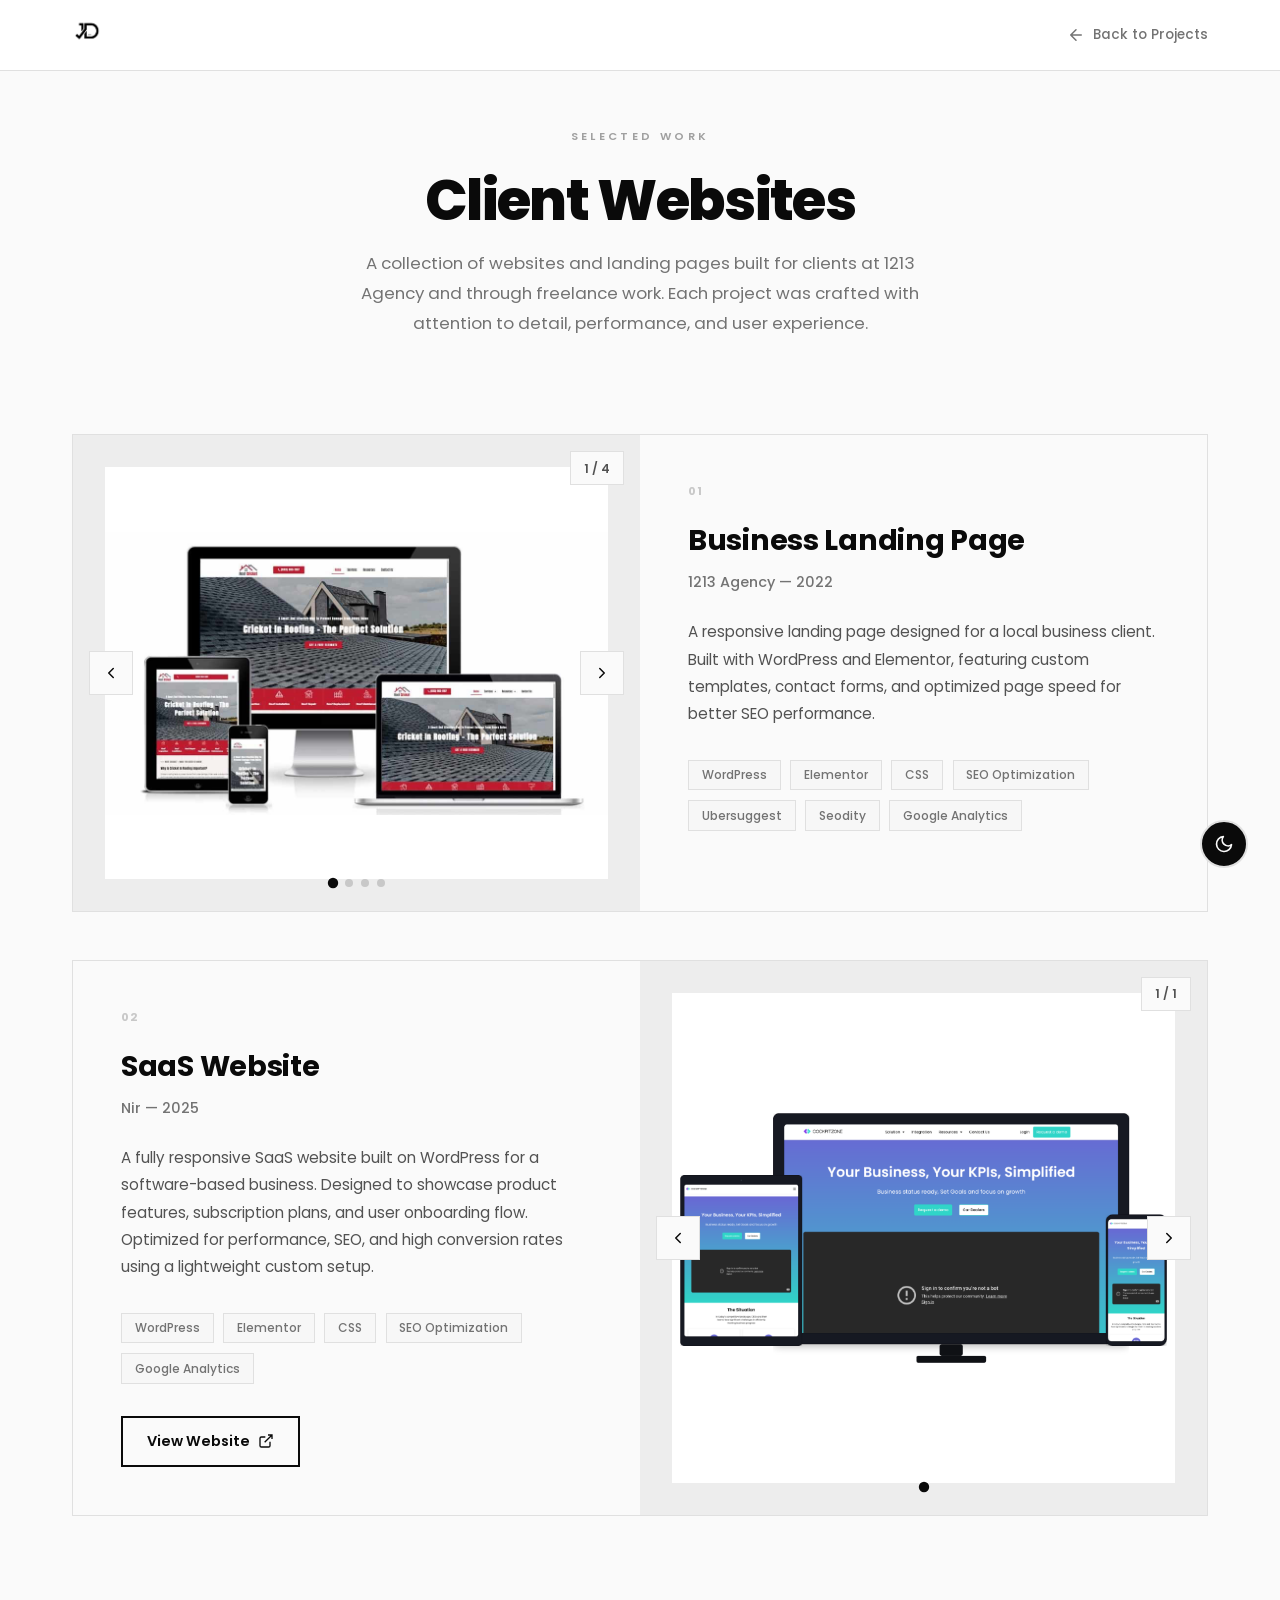
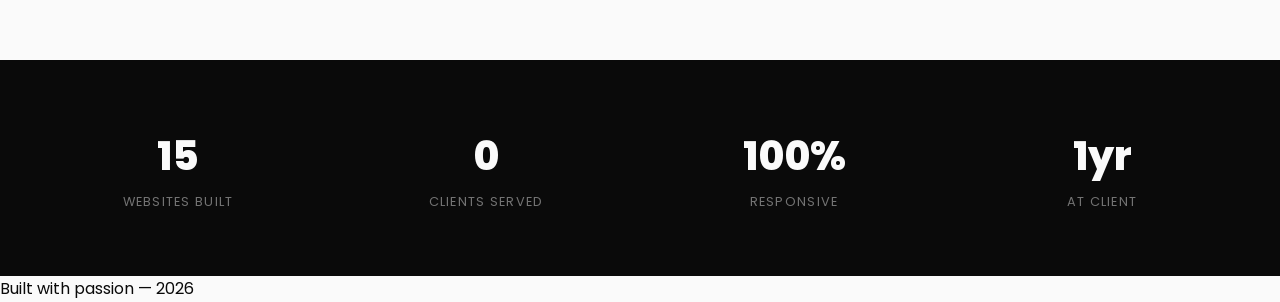
==== commit c1e2ac85: "05082026733PM" ====
--- a/client-websites.html
+++ b/client-websites.html
@@ -235,6 +235,11 @@
     </footer>
 
     <script src="assets/js/carousel.js"></script>
+
+    <button class="theme-toggle" onclick="toggleTheme()" aria-label="Toggle dark mode">
+        <svg class="moon" viewBox="0 0 24 24"><path d="M21 12.79A9 9 0 1 1 11.21 3 7 7 0 0 0 21 12.79z"/></svg>
+        <svg class="sun" viewBox="0 0 24 24"><circle cx="12" cy="12" r="5"/><path d="M12 1v2M12 21v2M4.22 4.22l1.42 1.42M18.36 18.36l1.42 1.42M1 12h2M21 12h2M4.22 19.78l1.42-1.42M18.36 5.64l1.42-1.42"/></svg>
+    </button>
   
 </body>
 </html>
--- a/assets/css/cw.css
+++ b/assets/css/cw.css
@@ -1,541 +1,692 @@
 * {
-            margin: 0;
-            padding: 0;
-            box-sizing: border-box;
-        }
-
-        :root {
-            --black: #0a0a0a;
-            --white: #fafafa;
-            --gray-50: #f7f7f7;
-            --gray-100: #ededed;
-            --gray-200: #e0e0e0;
-            --gray-300: #c8c8c8;
-            --gray-400: #a0a0a0;
-            --gray-500: #737373;
-            --gray-600: #525252;
-            --gray-700: #383838;
-            --gray-800: #1f1f1f;
-            --gray-900: #111111;
-        }
-
-        html {
-            scroll-behavior: smooth;
-        }
-
-        body {
-            font-family: 'Poppins', sans-serif;
-            background-color: var(--white);
-            color: var(--black);
-            line-height: 1.6;
-            overflow-x: hidden;
-        }
-
-        ::selection {
-            background: var(--black);
-            color: var(--white);
-        }
-
-        ::-webkit-scrollbar {
-            width: 6px;
-        }
-        ::-webkit-scrollbar-track {
-            background: var(--gray-100);
-        }
-        ::-webkit-scrollbar-thumb {
-            background: var(--black);
-        }
-
-        /* Navigation */
-        .top-nav {
-            position: fixed;
-            top: 0;
-            left: 0;
-            right: 0;
-            background: rgba(255, 255, 255, 0.95);
-            backdrop-filter: blur(10px);
-            border-bottom: 1px solid var(--gray-200);
-            z-index: 1000;
-            padding: 1rem 0;
-        }
-
-        .nav-container {
-            max-width: 1200px;
-            margin: 0 auto;
-            padding: 0 2rem;
-            display: flex;
-            justify-content: space-between;
-            align-items: center;
-        }
-
-        .nav-logo {
-            display: flex;
-            justify-content: center;
-            align-items: center;
-        }
-
-        .nav-logo img {
-            width: 30px;
-            height: auto; 
-        }
-
-        .nav-back {
-            display: flex;
-            align-items: center;
-            gap: 0.5rem;
-            text-decoration: none;
-            color: var(--gray-500);
-            font-size: 0.85rem;
-            font-weight: 500;
-            transition: color 0.3s ease;
-        }
-
-        .nav-back:hover {
-            color: var(--black);
-        }
-
-        .nav-back svg {
-            width: 18px;
-            height: 18px;
-            stroke: currentColor;
-            fill: none;
-            stroke-width: 2;
-            stroke-linecap: round;
-            stroke-linejoin: round;
-        }
-
-        /* Header */
-        .page-header {
-            padding: 8rem 2rem 4rem;
-            max-width: 1200px;
-            margin: 0 auto;
-            text-align: center;
-        }
-
-        .page-label {
-            font-size: 0.7rem;
-            font-weight: 600;
-            letter-spacing: 0.3em;
-            text-transform: uppercase;
-            color: var(--gray-400);
-            margin-bottom: 1.5rem;
-        }
-
-        .page-title {
-            font-size: clamp(2rem, 5vw, 3.5rem);
-            font-weight: 800;
-            line-height: 1.1;
-            letter-spacing: -0.03em;
-            margin-bottom: 1rem;
-        }
-
-        .page-desc {
-            font-size: 1.05rem;
-            color: var(--gray-500);
-            max-width: 600px;
-            margin: 0 auto;
-            line-height: 1.8;
-        }
-
-        /* Projects Grid */
-        .projects-showcase {
-            padding: 2rem 2rem 6rem;
-            max-width: 1200px;
-            margin: 0 auto;
-        }
-
-        .project-showcase-item {
-            display: grid;
-            grid-template-columns: 1fr 1fr;
-            gap: 0;
-            border: 1px solid var(--gray-200);
-            margin-bottom: 3rem;
-            transition: all 0.4s ease;
-            background: var(--white);
-        }
-
-        .project-showcase-item:hover {
-            border-color: var(--black);
-            box-shadow: 0 20px 60px rgba(0, 0, 0, 0.08);
-        }
-
-        .project-showcase-item:nth-child(even) {
-            direction: rtl;
-        }
-
-        .project-showcase-item:nth-child(even) > * {
-            direction: ltr;
-        }
-
-        /* Carousel */
-        .carousel {
-            position: relative;
-            width: 100%;
-            height: 100%;
-            min-height: 400px;
-            overflow: hidden;
-            background: var(--gray-100);
-        }
-
-        .carousel-track {
-            display: flex;
-            transition: transform 0.5s cubic-bezier(0.4, 0, 0.2, 1);
-            height: 100%;
-        }
-
-        .carousel-slide {
-            min-width: 100%;
-            height: 100%;
-            display: flex;
-            align-items: center;
-            justify-content: center;
-            padding: 2rem;
-        }
-
-        .carousel-slide img {
-            max-width: 100%;
-            max-height: 100%;
-            object-fit: contain;
-            /* border: 1px solid var(--gray-200);
-            box-shadow: 0 4px 20px rgba(0,0,0,0.08); */
-        }
-
-        .carousel-placeholder {
-            width: 100%;
-            height: 100%;
-            display: flex;
-            align-items: center;
-            justify-content: center;
-            flex-direction: column;
-            gap: 1rem;
-            color: var(--gray-400);
-            /* background: var(--gray-50); */
-            background: #fff;
-        }
-
-        .carousel-placeholder svg {
-            width: 48px;
-            height: 48px;
-            stroke: var(--gray-300);
-            fill: none;
-            stroke-width: 1.5;
-        }
-
-        .carousel-placeholder span {
-            font-size: 0.8rem;
-            letter-spacing: 0.1em;
-            text-transform: uppercase;
-        }
-
-        /* Carousel Controls */
-        .carousel-btn {
-            position: absolute;
-            top: 50%;
-            transform: translateY(-50%);
-            width: 44px;
-            height: 44px;
-            background: var(--white);
-            border: 1px solid var(--gray-200);
-            cursor: pointer;
-            display: flex;
-            align-items: center;
-            justify-content: center;
-            transition: all 0.3s ease;
-            z-index: 10;
-        }
-
-        .carousel-btn:hover {
-            background: var(--black);
-            border-color: var(--black);
-        }
-
-        .carousel-btn:hover svg {
-            stroke: var(--white);
-        }
-
-        .carousel-btn svg {
-            width: 18px;
-            height: 18px;
-            stroke: var(--black);
-            fill: none;
-            stroke-width: 2;
-            stroke-linecap: round;
-            stroke-linejoin: round;
-            transition: stroke 0.3s ease;
-        }
-
-        .carousel-btn.prev { left: 1rem; }
-        .carousel-btn.next { right: 1rem; }
-
-        .carousel-dots {
-            position: absolute;
-            bottom: 1.5rem;
-            left: 50%;
-            transform: translateX(-50%);
-            display: flex;
-            gap: 0.5rem;
-            z-index: 10;
-        }
-
-        .carousel-dot {
-            width: 8px;
-            height: 8px;
-            border-radius: 50%;
-            background: var(--gray-300);
-            border: none;
-            cursor: pointer;
-            transition: all 0.3s ease;
-            padding: 0;
-        }
-
-        .carousel-dot.active {
-            background: var(--black);
-            transform: scale(1.3);
-        }
-
-        .carousel-dot:hover {
-            background: var(--gray-500);
-        }
-
-        .carousel-counter {
-            position: absolute;
-            top: 1rem;
-            right: 1rem;
-            background: var(--white);
-            padding: 0.4rem 0.8rem;
-            font-size: 0.75rem;
-            font-weight: 600;
-            color: var(--gray-600);
-            border: 1px solid var(--gray-200);
-            z-index: 10;
-        }
-
-        /* Project Info */
-        .project-info {
-            padding: 3rem;
-            display: flex;
-            flex-direction: column;
-            justify-content: center;
-        }
-
-        .project-info-num {
-            font-size: 0.7rem;
-            font-weight: 700;
-            color: var(--gray-300);
-            letter-spacing: 0.1em;
-            margin-bottom: 1rem;
-        }
-
-        .project-info-title {
-            font-size: 1.8rem;
-            font-weight: 700;
-            margin-bottom: 0.5rem;
-            letter-spacing: -0.01em;
-        }
-
-        .project-info-client {
-            font-size: 0.9rem;
-            color: var(--gray-500);
-            margin-bottom: 1.5rem;
-            font-weight: 500;
-        }
-
-        .project-info-desc {
-            color: var(--gray-600);
-            font-size: 0.95rem;
-            line-height: 1.8;
-            margin-bottom: 2rem;
-        }
-
-        .project-info-tech {
-            display: flex;
-            flex-wrap: wrap;
-            gap: 0.6rem;
-            margin-bottom: 2rem;
-        }
-
-        .tech-tag {
-            font-size: 0.75rem;
-            color: var(--gray-500);
-            font-weight: 500;
-            padding: 0.3rem 0.8rem;
-            background: var(--gray-50);
-            border: 1px solid var(--gray-200);
-        }
-
-        .project-info-link {
-            display: inline-flex;
-            align-items: center;
-            gap: 0.5rem;
-            text-decoration: none;
-            color: var(--black);
-            font-weight: 600;
-            font-size: 0.9rem;
-            padding: 0.75rem 1.5rem;
-            border: 2px solid var(--black);
-            transition: all 0.3s ease;
-            align-self: flex-start;
-        }
-
-        .project-info-link:hover {
-            background: var(--black);
-            color: var(--white);
-        }
-
-        .project-info-link svg {
-            width: 16px;
-            height: 16px;
-            stroke: currentColor;
-            fill: none;
-            stroke-width: 2;
-        }
-
-        /* Stats Bar */
-        .stats-bar {
-            background: var(--black);
-            color: var(--white);
-            padding: 4rem 2rem;
-        }
-
-        .stats-container {
-            max-width: 1200px;
-            margin: 0 auto;
-            display: grid;
-            grid-template-columns: repeat(4, 1fr);
-            gap: 2rem;
-            text-align: center;
-        }
-
-        .stat-item-num {
-            font-size: 2.5rem;
-            font-weight: 800;
-            margin-bottom: 0.25rem;
-        }
-
-        .stat-item-label {
-            font-size: 0.8rem;
-            color: var(--gray-500);
-            letter-spacing: 0.1em;
-            text-transform: uppercase;
-        }
-
-        /* Footer */
-        .page-footer {
-            text-align: center;
-            padding: 2rem;
-            color: var(--gray-400);
-            font-size: 0.8rem;
-            letter-spacing: 0.05em;
-            border-top: 1px solid var(--gray-100);
-        }
-
-        /* Responsive */
-        @media (max-width: 1024px) {
-            .project-showcase-item {
-                grid-template-columns: 1fr;
-            }
-
-            .project-showcase-item:nth-child(even) {
-                direction: ltr;
-            }
-
-            .carousel {
-                min-height: 350px;
-            }
-
-            .carousel-slide {
-                padding: 1.5rem;
-            }
-
-            .project-info {
-                padding: 2rem;
-            }
-
-            .stats-container {
-                grid-template-columns: repeat(2, 1fr);
-                gap: 2rem 1rem;
-            }
-        }
-
-        @media (max-width: 768px) {
-            .page-header {
-                padding: 6rem 1.5rem 3rem;
-            }
-
-            .page-title {
-                font-size: 1.8rem;
-            }
-
-            .projects-showcase {
-                padding: 1rem 1.5rem 4rem;
-            }
-
-            .carousel {
-                min-height: 280px;
-            }
-
-            .carousel-slide {
-                padding: 1rem;
-            }
-
-            .carousel-btn {
-                width: 36px;
-                height: 36px;
-            }
-
-            .carousel-btn.prev { left: 0.5rem; }
-            .carousel-btn.next { right: 0.5rem; }
-
-            .project-info {
-                padding: 1.5rem;
-            }
-
-            .project-info-title {
-                font-size: 1.4rem;
-            }
-
-            .stats-container {
-                grid-template-columns: repeat(2, 1fr);
-                padding: 3rem 1.5rem;
-            }
-
-            .stat-item-num {
-                font-size: 2rem;
-            }
-        }
-
-        @media (max-width: 480px) {
-            .carousel {
-                min-height: 220px;
-            }
-
-            .carousel-btn {
-                width: 32px;
-                height: 32px;
-            }
-
-            .carousel-btn svg {
-                width: 14px;
-                height: 14px;
-            }
-
-            .carousel-dots {
-                bottom: 1rem;
-                gap: 0.4rem;
-            }
-
-            .carousel-dot {
-                width: 6px;
-                height: 6px;
-            }
-
-            .carousel-counter {
-                font-size: 0.65rem;
-                padding: 0.3rem 0.6rem;
-            }
-
-            .stats-container {
-                grid-template-columns: 1fr;
-                gap: 1.5rem;
-            }
-        }+    margin: 0;
+    padding: 0;
+    box-sizing: border-box;
+}
+
+:root {
+    --black: #0a0a0a;
+    --white: #fafafa;
+    --gray-50: #f7f7f7;
+    --gray-100: #ededed;
+    --gray-200: #e0e0e0;
+    --gray-300: #c8c8c8;
+    --gray-400: #a0a0a0;
+    --gray-500: #737373;
+    --gray-600: #525252;
+    --gray-700: #383838;
+    --gray-800: #1f1f1f;
+    --gray-900: #111111;
+}
+
+html {
+    scroll-behavior: smooth;
+}
+
+body {
+    font-family: 'Poppins', sans-serif;
+    background-color: var(--white);
+    color: var(--black);
+    line-height: 1.6;
+    overflow-x: hidden;
+}
+
+::selection {
+    background: var(--black);
+    color: var(--white);
+}
+
+::-webkit-scrollbar {
+    width: 6px;
+}
+::-webkit-scrollbar-track {
+    background: var(--gray-100);
+}
+::-webkit-scrollbar-thumb {
+    background: var(--black);
+}
+
+/* Navigation */
+.top-nav {
+    position: fixed;
+    top: 0;
+    left: 0;
+    right: 0;
+    background: rgba(255, 255, 255, 0.95);
+    backdrop-filter: blur(10px);
+    border-bottom: 1px solid var(--gray-200);
+    z-index: 1000;
+    padding: 1rem 0;
+}
+
+.nav-container {
+    max-width: 1200px;
+    margin: 0 auto;
+    padding: 0 2rem;
+    display: flex;
+    justify-content: space-between;
+    align-items: center;
+}
+
+.nav-logo {
+    display: flex;
+    justify-content: center;
+    align-items: center;
+}
+
+.nav-logo img {
+    width: 30px;
+    height: auto; 
+}
+
+.nav-back {
+    display: flex;
+    align-items: center;
+    gap: 0.5rem;
+    text-decoration: none;
+    color: var(--gray-500);
+    font-size: 0.85rem;
+    font-weight: 500;
+    transition: color 0.3s ease;
+}
+
+.nav-back:hover {
+    color: var(--black);
+}
+
+.nav-back svg {
+    width: 18px;
+    height: 18px;
+    stroke: currentColor;
+    fill: none;
+    stroke-width: 2;
+    stroke-linecap: round;
+    stroke-linejoin: round;
+}
+
+/* Header */
+.page-header {
+    padding: 8rem 2rem 4rem;
+    max-width: 1200px;
+    margin: 0 auto;
+    text-align: center;
+}
+
+.page-label {
+    font-size: 0.7rem;
+    font-weight: 600;
+    letter-spacing: 0.3em;
+    text-transform: uppercase;
+    color: var(--gray-400);
+    margin-bottom: 1.5rem;
+}
+
+.page-title {
+    font-size: clamp(2rem, 5vw, 3.5rem);
+    font-weight: 800;
+    line-height: 1.1;
+    letter-spacing: -0.03em;
+    margin-bottom: 1rem;
+}
+
+.page-desc {
+    font-size: 1.05rem;
+    color: var(--gray-500);
+    max-width: 600px;
+    margin: 0 auto;
+    line-height: 1.8;
+}
+
+/* Projects Grid */
+.projects-showcase {
+    padding: 2rem 2rem 6rem;
+    max-width: 1200px;
+    margin: 0 auto;
+}
+
+.project-showcase-item {
+    display: grid;
+    grid-template-columns: 1fr 1fr;
+    gap: 0;
+    border: 1px solid var(--gray-200);
+    margin-bottom: 3rem;
+    transition: all 0.4s ease;
+    background: var(--white);
+}
+
+.project-showcase-item:hover {
+    border-color: var(--black);
+    box-shadow: 0 20px 60px rgba(0, 0, 0, 0.08);
+}
+
+.project-showcase-item:nth-child(even) {
+    direction: rtl;
+}
+
+.project-showcase-item:nth-child(even) > * {
+    direction: ltr;
+}
+
+/* Carousel */
+.carousel {
+    position: relative;
+    width: 100%;
+    height: 100%;
+    min-height: 400px;
+    overflow: hidden;
+    background: var(--gray-100);
+}
+
+.carousel-track {
+    display: flex;
+    transition: transform 0.5s cubic-bezier(0.4, 0, 0.2, 1);
+    height: 100%;
+}
+
+.carousel-slide {
+    min-width: 100%;
+    height: 100%;
+    display: flex;
+    align-items: center;
+    justify-content: center;
+    padding: 2rem;
+}
+
+.carousel-slide img {
+    max-width: 100%;
+    max-height: 100%;
+    object-fit: contain;
+    /* border: 1px solid var(--gray-200);
+    box-shadow: 0 4px 20px rgba(0,0,0,0.08); */
+}
+
+.carousel-placeholder {
+    width: 100%;
+    height: 100%;
+    display: flex;
+    align-items: center;
+    justify-content: center;
+    flex-direction: column;
+    gap: 1rem;
+    color: var(--gray-400);
+    /* background: var(--gray-50); */
+    background: #fff;
+}
+
+.carousel-placeholder svg {
+    width: 48px;
+    height: 48px;
+    stroke: var(--gray-300);
+    fill: none;
+    stroke-width: 1.5;
+}
+
+.carousel-placeholder span {
+    font-size: 0.8rem;
+    letter-spacing: 0.1em;
+    text-transform: uppercase;
+}
+
+/* Carousel Controls */
+.carousel-btn {
+    position: absolute;
+    top: 50%;
+    transform: translateY(-50%);
+    width: 44px;
+    height: 44px;
+    background: var(--white);
+    border: 1px solid var(--gray-200);
+    cursor: pointer;
+    display: flex;
+    align-items: center;
+    justify-content: center;
+    transition: all 0.3s ease;
+    z-index: 10;
+}
+
+.carousel-btn:hover {
+    background: var(--black);
+    border-color: var(--black);
+}
+
+.carousel-btn:hover svg {
+    stroke: var(--white);
+}
+
+.carousel-btn svg {
+    width: 18px;
+    height: 18px;
+    stroke: var(--black);
+    fill: none;
+    stroke-width: 2;
+    stroke-linecap: round;
+    stroke-linejoin: round;
+    transition: stroke 0.3s ease;
+}
+
+.carousel-btn.prev { left: 1rem; }
+.carousel-btn.next { right: 1rem; }
+
+.carousel-dots {
+    position: absolute;
+    bottom: 1.5rem;
+    left: 50%;
+    transform: translateX(-50%);
+    display: flex;
+    gap: 0.5rem;
+    z-index: 10;
+}
+
+.carousel-dot {
+    width: 8px;
+    height: 8px;
+    border-radius: 50%;
+    background: var(--gray-300);
+    border: none;
+    cursor: pointer;
+    transition: all 0.3s ease;
+    padding: 0;
+}
+
+.carousel-dot.active {
+    background: var(--black);
+    transform: scale(1.3);
+}
+
+.carousel-dot:hover {
+    background: var(--gray-500);
+}
+
+.carousel-counter {
+    position: absolute;
+    top: 1rem;
+    right: 1rem;
+    background: var(--white);
+    padding: 0.4rem 0.8rem;
+    font-size: 0.75rem;
+    font-weight: 600;
+    color: var(--gray-600);
+    border: 1px solid var(--gray-200);
+    z-index: 10;
+}
+
+/* Project Info */
+.project-info {
+    padding: 3rem;
+    display: flex;
+    flex-direction: column;
+    justify-content: center;
+}
+
+.project-info-num {
+    font-size: 0.7rem;
+    font-weight: 700;
+    color: var(--gray-300);
+    letter-spacing: 0.1em;
+    margin-bottom: 1rem;
+}
+
+.project-info-title {
+    font-size: 1.8rem;
+    font-weight: 700;
+    margin-bottom: 0.5rem;
+    letter-spacing: -0.01em;
+}
+
+.project-info-client {
+    font-size: 0.9rem;
+    color: var(--gray-500);
+    margin-bottom: 1.5rem;
+    font-weight: 500;
+}
+
+.project-info-desc {
+    color: var(--gray-600);
+    font-size: 0.95rem;
+    line-height: 1.8;
+    margin-bottom: 2rem;
+}
+
+.project-info-tech {
+    display: flex;
+    flex-wrap: wrap;
+    gap: 0.6rem;
+    margin-bottom: 2rem;
+}
+
+.tech-tag {
+    font-size: 0.75rem;
+    color: var(--gray-500);
+    font-weight: 500;
+    padding: 0.3rem 0.8rem;
+    background: var(--gray-50);
+    border: 1px solid var(--gray-200);
+}
+
+.project-info-link {
+    display: inline-flex;
+    align-items: center;
+    gap: 0.5rem;
+    text-decoration: none;
+    color: var(--black);
+    font-weight: 600;
+    font-size: 0.9rem;
+    padding: 0.75rem 1.5rem;
+    border: 2px solid var(--black);
+    transition: all 0.3s ease;
+    align-self: flex-start;
+}
+
+.project-info-link:hover {
+    background: var(--black);
+    color: var(--white);
+}
+
+.project-info-link svg {
+    width: 16px;
+    height: 16px;
+    stroke: currentColor;
+    fill: none;
+    stroke-width: 2;
+}
+
+/* Stats Bar */
+.stats-bar {
+    background: var(--black);
+    color: var(--white);
+    padding: 4rem 2rem;
+}
+
+.stats-container {
+    max-width: 1200px;
+    margin: 0 auto;
+    display: grid;
+    grid-template-columns: repeat(4, 1fr);
+    gap: 2rem;
+    text-align: center;
+}
+
+.stat-item-num {
+    font-size: 2.5rem;
+    font-weight: 800;
+    margin-bottom: 0.25rem;
+}
+
+.stat-item-label {
+    font-size: 0.8rem;
+    color: var(--gray-500);
+    letter-spacing: 0.1em;
+    text-transform: uppercase;
+}
+
+/* Footer */
+.page-footer {
+    text-align: center;
+    padding: 2rem;
+    color: var(--gray-400);
+    font-size: 0.8rem;
+    letter-spacing: 0.05em;
+    border-top: 1px solid var(--gray-100);
+}
+
+/* Responsive */
+@media (max-width: 1024px) {
+    .project-showcase-item {
+        grid-template-columns: 1fr;
+    }
+
+    .project-showcase-item:nth-child(even) {
+        direction: ltr;
+    }
+
+    .carousel {
+        min-height: 350px;
+    }
+
+    .carousel-slide {
+        padding: 1.5rem;
+    }
+
+    .project-info {
+        padding: 2rem;
+    }
+
+    .stats-container {
+        grid-template-columns: repeat(2, 1fr);
+        gap: 2rem 1rem;
+    }
+}
+
+@media (max-width: 768px) {
+    .page-header {
+        padding: 6rem 1.5rem 3rem;
+    }
+
+    .page-title {
+        font-size: 1.8rem;
+    }
+
+    .projects-showcase {
+        padding: 1rem 1.5rem 4rem;
+    }
+
+    .carousel {
+        min-height: 280px;
+    }
+
+    .carousel-slide {
+        padding: 1rem;
+    }
+
+    .carousel-btn {
+        width: 36px;
+        height: 36px;
+    }
+
+    .carousel-btn.prev { left: 0.5rem; }
+    .carousel-btn.next { right: 0.5rem; }
+
+    .project-info {
+        padding: 1.5rem;
+    }
+
+    .project-info-title {
+        font-size: 1.4rem;
+    }
+
+    .stats-container {
+        grid-template-columns: repeat(2, 1fr);
+        padding: 3rem 1.5rem;
+    }
+
+    .stat-item-num {
+        font-size: 2rem;
+    }
+}
+
+@media (max-width: 480px) {
+    .carousel {
+        min-height: 220px;
+    }
+
+    .carousel-btn {
+        width: 32px;
+        height: 32px;
+    }
+
+    .carousel-btn svg {
+        width: 14px;
+        height: 14px;
+    }
+
+    .carousel-dots {
+        bottom: 1rem;
+        gap: 0.4rem;
+    }
+
+    .carousel-dot {
+        width: 6px;
+        height: 6px;
+    }
+
+    .carousel-counter {
+        font-size: 0.65rem;
+        padding: 0.3rem 0.6rem;
+    }
+
+    .stats-container {
+        grid-template-columns: 1fr;
+        gap: 1.5rem;
+    }
+}
+
+    /* ========== DARK MODE ========== */
+[data-theme="dark"] {
+    --black: #fafafa;
+    --white: #0a0a0a;
+    --gray-50: #111111;
+    --gray-100: #1a1a1a;
+    --gray-200: #2a2a2a;
+    --gray-300: #3a3a3a;
+    --gray-400: #6a6a6a;
+    --gray-500: #8a8a8a;
+    --gray-600: #a0a0a0;
+    --gray-700: #b5b5b5;
+    --gray-800: #d0d0d0;
+    --gray-900: #e5e5e5;
+}
+
+[data-theme="dark"] ::selection {
+    background: var(--white);
+    color: var(--black);
+}
+
+[data-theme="dark"] ::-webkit-scrollbar-track {
+    background: var(--gray-100);
+}
+
+[data-theme="dark"] ::-webkit-scrollbar-thumb {
+    background: var(--gray-600);
+}
+
+[data-theme="dark"] .top-nav {
+    background: rgba(10, 10, 10, 0.95);
+    border-bottom-color: var(--gray-800);
+}
+
+[data-theme="dark"] .nav-logo {
+    filter: brightness(0) invert(1);
+}
+
+[data-theme="dark"] .nav-back {
+    color: var(--gray-500);
+}
+
+[data-theme="dark"] .nav-back:hover {
+    color: var(--white);
+}
+
+[data-theme="dark"] .stats-bar {
+    background: var(--gray-100);
+}
+
+[data-theme="dark"] .carousel-btn {
+    background: var(--gray-100);
+    border-color: var(--gray-700);
+}
+
+[data-theme="dark"] .carousel-btn:hover {
+    background: var(--white);
+    border-color: var(--white);
+}
+
+[data-theme="dark"] .carousel-btn svg {
+    stroke: var(--white);
+}
+
+[data-theme="dark"] .carousel-btn:hover svg {
+    stroke: var(--black);
+}
+
+[data-theme="dark"] .carousel-dot {
+    background: var(--gray-600);
+}
+
+[data-theme="dark"] .carousel-dot.active {
+    background: var(--white);
+}
+
+[data-theme="dark"] .carousel-counter {
+    background: var(--gray-100);
+    border-color: var(--gray-700);
+    color: var(--gray-400);
+}
+
+[data-theme="dark"] .carousel-placeholder {
+    background: var(--gray-100);
+}
+
+[data-theme="dark"] .carousel-placeholder svg {
+    stroke: var(--gray-600);
+}
+
+/* Theme Toggle */
+.theme-toggle {
+    position: fixed;
+    bottom: 2rem;
+    right: 2rem;
+    width: 48px;
+    height: 48px;
+    border-radius: 50%;
+    background: var(--black);
+    color: var(--white);
+    border: 2px solid var(--gray-200);
+    cursor: pointer;
+    display: flex;
+    align-items: center;
+    justify-content: center;
+    z-index: 999;
+    transition: all 0.3s ease;
+    padding: 0;
+}
+
+.theme-toggle:hover {
+    transform: scale(1.1);
+    box-shadow: 0 4px 20px rgba(0,0,0,0.15);
+}
+
+.theme-toggle svg {
+    width: 20px;
+    height: 20px;
+    stroke: currentColor;
+    fill: none;
+    stroke-width: 2;
+    stroke-linecap: round;
+    stroke-linejoin: round;
+}
+
+.theme-toggle .moon { display: block; }
+.theme-toggle .sun { display: none; }
+
+[data-theme="dark"] .theme-toggle {
+    background: var(--white);
+    color: var(--black);
+    border-color: var(--gray-700);
+}
+
+[data-theme="dark"] .theme-toggle .moon { display: none; }
+[data-theme="dark"] .theme-toggle .sun { display: block; }
+
+@media (max-width: 768px) {
+    .theme-toggle {
+        bottom: 1.5rem;
+        right: 1.5rem;
+        width: 44px;
+        height: 44px;
+    }
+}
+
+body, .project-showcase-item, .carousel, .carousel-btn, .carousel-placeholder,
+.stats-bar, .top-nav, .page-footer {
+    transition: background-color 0.3s ease, color 0.3s ease, border-color 0.3s ease;
+}
